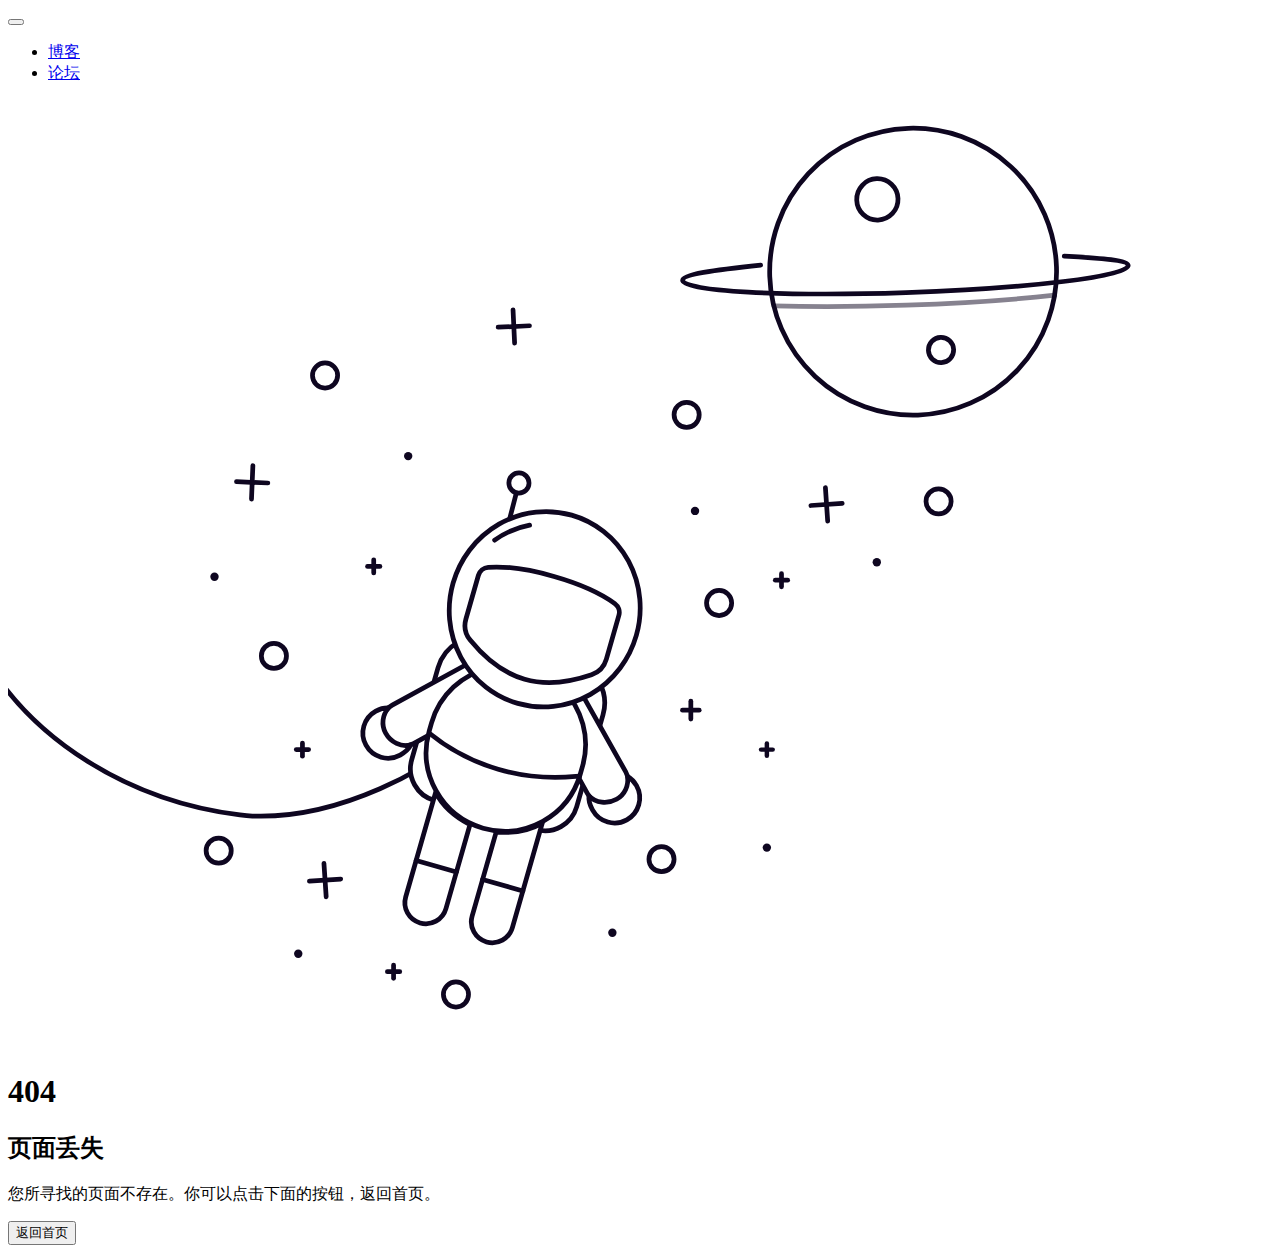
==== index.html @ 1a978cab "Add files via upload" ====
<!DOCTYPE html>
<!-- saved from url=(0065)https://www.17sucai.com/preview/578065/2020-02-20/page/index.html -->
<html lang="en"><head><meta http-equiv="Content-Type" content="text/html; charset=UTF-8">

<title>404错误</title>
<meta name="viewport" content="width=device-width, initial-scale=1">

<link rel="stylesheet" href="https://cdn.pengpeng121.top/style/bootstrap.min.css">

<link rel="stylesheet" href="https://cdn.pengpeng121.top/style/style.css">

</head>
<body>

<div class="hamburger-menu">
  <button class="burger" data-state="closed">
    <span></span>
    <span></span>
    <span></span>
  </button>
</div>

<nav data-state="closed">
	<ul>
		<li><a href="https://pengpeng121.top">博客</a></li>
    <li><a href="https://bbs.pengpeng121.top">论坛</a></li>
		
	</ul>
</nav>

<main>
  <div class="container">
    <div class="row">
      <div class="col-md-6 align-self-center">
        <svg version="1.1" xmlns="http://www.w3.org/2000/svg" xmlns:xlink="http://www.w3.org/1999/xlink" viewBox="0 0 800 600" style="visibility: visible;">
          <g>
            <defs>
              <clippath id="GlassClip">
                <path d="M380.857,346.164c-1.247,4.651-4.668,8.421-9.196,10.06c-9.332,3.377-26.2,7.817-42.301,3.5
                s-28.485-16.599-34.877-24.192c-3.101-3.684-4.177-8.66-2.93-13.311l7.453-27.798c0.756-2.82,3.181-4.868,6.088-5.13
                c6.755-0.61,20.546-0.608,41.785,5.087s33.181,12.591,38.725,16.498c2.387,1.682,3.461,4.668,2.705,7.488L380.857,346.164z"></path>
              </clippath>
              <clippath id="cordClip">
                <rect width="800" height="600"></rect>
              </clippath>
            </defs>

            <g id="planet" transform="matrix(0.9994,-0.0336,0.0336,0.9994,-3.315,19.1486)" style="transform-origin: 0px 0px;">
              <circle fill="none" stroke="#0E0620" stroke-width="3" stroke-miterlimit="10" cx="572.859" cy="108.803" r="90.788"></circle>

              <circle id="craterBig" fill="none" stroke="#0E0620" stroke-width="3" stroke-miterlimit="10" cx="548.891" cy="62.319" r="13.074" transform="matrix(1,0,0,1,2.892,0)" style="transform-origin: 0px 0px;"></circle>

              <circle id="craterSmall" fill="none" stroke="#0E0620" stroke-width="3" stroke-miterlimit="10" cx="591.743" cy="158.918" r="7.989" transform="matrix(1,0,0,1,-2.892,0)" style="transform-origin: 0px 0px;"></circle>
              <path id="ring" fill="none" stroke="#0E0620" stroke-width="3" stroke-linecap="round" stroke-miterlimit="10" d="
			M476.562,101.461c-30.404,2.164-49.691,4.221-49.691,8.007c0,6.853,63.166,12.408,141.085,12.408s141.085-5.555,141.085-12.408
			c0-3.378-15.347-4.988-40.243-7.225"></path>

              <path id="ringShadow" opacity="0.5" fill="none" stroke="#0E0620" stroke-width="3" stroke-linecap="round" stroke-miterlimit="10" d="
			M483.985,127.43c23.462,1.531,52.515,2.436,83.972,2.436c36.069,0,68.978-1.19,93.922-3.149"></path>
            </g>
            <g id="stars">
              <g id="starsBig">
                <g transform="matrix(0.9977,-0.0677,0.0677,0.9977,-16.1382,35.6621)" style="transform-origin: 0px 0px;">

                  <line fill="none" stroke="#0E0620" stroke-width="3" stroke-linecap="round" stroke-miterlimit="10" x1="518.07" y1="245.375" x2="518.07" y2="266.581"></line>

                  <line fill="none" stroke="#0E0620" stroke-width="3" stroke-linecap="round" stroke-miterlimit="10" x1="508.129" y1="255.978" x2="528.01" y2="255.978"></line>
                </g>
                <g transform="matrix(0.9991,0.0412,-0.0412,0.9991,10.1093,-6.1496)" style="transform-origin: 0px 0px;">

                  <line fill="none" stroke="#0E0620" stroke-width="3" stroke-linecap="round" stroke-miterlimit="10" x1="154.55" y1="231.391" x2="154.55" y2="252.598"></line>

                  <line fill="none" stroke="#0E0620" stroke-width="3" stroke-linecap="round" stroke-miterlimit="10" x1="144.609" y1="241.995" x2="164.49" y2="241.995"></line>
                </g>
                <g transform="matrix(0.9989,-0.0471,0.0471,0.9989,-6.3996,15.236)" style="transform-origin: 0px 0px;">

                  <line fill="none" stroke="#0E0620" stroke-width="3" stroke-linecap="round" stroke-miterlimit="10" x1="320.135" y1="132.746" x2="320.135" y2="153.952"></line>

                  <line fill="none" stroke="#0E0620" stroke-width="3" stroke-linecap="round" stroke-miterlimit="10" x1="310.194" y1="143.349" x2="330.075" y2="143.349"></line>
                </g>
                <g transform="matrix(0.9978,-0.0669,0.0669,0.9978,-32.5879,14.511)" style="transform-origin: 0px 0px;">

                  <line fill="none" stroke="#0E0620" stroke-width="3" stroke-linecap="round" stroke-miterlimit="10" x1="200.67" y1="483.11" x2="200.67" y2="504.316"></line>

                  <line fill="none" stroke="#0E0620" stroke-width="3" stroke-linecap="round" stroke-miterlimit="10" x1="210.611" y1="493.713" x2="190.73" y2="493.713"></line>
                </g>
              </g>
              <g id="starsSmall">
                <g transform="matrix(1,0,0,1,0,0)" style="transform-origin: 0px 0px;">

                  <line fill="none" stroke="#0E0620" stroke-width="3" stroke-linecap="round" stroke-miterlimit="10" x1="432.173" y1="380.52" x2="432.173" y2="391.83"></line>

                  <line fill="none" stroke="#0E0620" stroke-width="3" stroke-linecap="round" stroke-miterlimit="10" x1="426.871" y1="386.175" x2="437.474" y2="386.175"></line>
                </g>
                <g transform="matrix(1,0,0,1,0,0)" style="transform-origin: 0px 0px;">

                  <line fill="none" stroke="#0E0620" stroke-width="3" stroke-linecap="round" stroke-miterlimit="10" x1="489.555" y1="299.765" x2="489.555" y2="308.124"></line>

                  <line fill="none" stroke="#0E0620" stroke-width="3" stroke-linecap="round" stroke-miterlimit="10" x1="485.636" y1="303.945" x2="493.473" y2="303.945"></line>
                </g>
                <g transform="matrix(1,0,0,1,0,0)" style="transform-origin: 0px 0px;">

                  <line fill="none" stroke="#0E0620" stroke-width="3" stroke-linecap="round" stroke-miterlimit="10" x1="231.468" y1="291.009" x2="231.468" y2="299.369"></line>

                  <line fill="none" stroke="#0E0620" stroke-width="3" stroke-linecap="round" stroke-miterlimit="10" x1="227.55" y1="295.189" x2="235.387" y2="295.189"></line>
                </g>
                <g transform="matrix(1,0,0,1,0,0)" style="transform-origin: 0px 0px;">

                  <line fill="none" stroke="#0E0620" stroke-width="3" stroke-linecap="round" stroke-miterlimit="10" x1="244.032" y1="547.539" x2="244.032" y2="555.898"></line>

                  <line fill="none" stroke="#0E0620" stroke-width="3" stroke-linecap="round" stroke-miterlimit="10" x1="247.95" y1="551.719" x2="240.113" y2="551.719"></line>
                </g>
                <g transform="matrix(0.998,0,0,0.9982,0.3727,0.7401)" style="transform-origin: 0px 0px;">

                  <line fill="none" stroke="#0E0620" stroke-width="3" stroke-linecap="round" stroke-miterlimit="10" x1="186.359" y1="406.967" x2="186.359" y2="415.326"></line>

                  <line fill="none" stroke="#0E0620" stroke-width="3" stroke-linecap="round" stroke-miterlimit="10" x1="190.277" y1="411.146" x2="182.44" y2="411.146"></line>
                </g>
                <g transform="matrix(0.941,0,0,0.9414,28.3375,24.0932)" style="transform-origin: 0px 0px;">

                  <line fill="none" stroke="#0E0620" stroke-width="3" stroke-linecap="round" stroke-miterlimit="10" x1="480.296" y1="406.967" x2="480.296" y2="415.326"></line>

                  <line fill="none" stroke="#0E0620" stroke-width="3" stroke-linecap="round" stroke-miterlimit="10" x1="484.215" y1="411.146" x2="476.378" y2="411.146"></line>
                </g>
              </g>
              <g id="circlesBig">

                <circle fill="none" stroke="#0E0620" stroke-width="3" stroke-linecap="round" stroke-miterlimit="10" cx="588.977" cy="255.978" r="7.952" transform="matrix(1,0,0,1,0,-1.928)" style="transform-origin: 0px 0px;"></circle>

                <circle fill="none" stroke="#0E0620" stroke-width="3" stroke-linecap="round" stroke-miterlimit="10" cx="450.066" cy="320.259" r="7.952" transform="matrix(1,0,0,1,0,-1.928)" style="transform-origin: 0px 0px;"></circle>

                <circle fill="none" stroke="#0E0620" stroke-width="3" stroke-linecap="round" stroke-miterlimit="10" cx="168.303" cy="353.753" r="7.952" transform="matrix(1,0,0,1,0,-1.928)" style="transform-origin: 0px 0px;"></circle>

                <circle fill="none" stroke="#0E0620" stroke-width="3" stroke-linecap="round" stroke-miterlimit="10" cx="429.522" cy="201.185" r="7.952" transform="matrix(1,0,0,1,0,-1.928)" style="transform-origin: 0px 0px;"></circle>

                <circle fill="none" stroke="#0E0620" stroke-width="3" stroke-linecap="round" stroke-miterlimit="10" cx="200.67" cy="176.313" r="7.952" transform="matrix(1,0,0,1,0,-1.928)" style="transform-origin: 0px 0px;"></circle>

                <circle fill="none" stroke="#0E0620" stroke-width="3" stroke-linecap="round" stroke-miterlimit="10" cx="133.343" cy="477.014" r="7.952" transform="matrix(1,0,0,1,0,-1.928)" style="transform-origin: 0px 0px;"></circle>

                <circle fill="none" stroke="#0E0620" stroke-width="3" stroke-linecap="round" stroke-miterlimit="10" cx="283.521" cy="568.033" r="7.952" transform="matrix(1,0,0,1,0,-1.928)" style="transform-origin: 0px 0px;"></circle>

                <circle fill="none" stroke="#0E0620" stroke-width="3" stroke-linecap="round" stroke-miterlimit="10" cx="413.618" cy="482.387" r="7.952" transform="matrix(1,0,0,1,0,-1.928)" style="transform-origin: 0px 0px;"></circle>
              </g>
              <g id="circlesSmall">
                <circle fill="#0E0620" cx="549.879" cy="296.402" r="2.651" transform="matrix(1,0,0,1,0,-3.857)" style="transform-origin: 0px 0px;"></circle>
                <circle fill="#0E0620" cx="253.29" cy="229.24" r="2.651" transform="matrix(1,0,0,1,0,-3.857)" style="transform-origin: 0px 0px;"></circle>
                <circle fill="#0E0620" cx="434.824" cy="263.931" r="2.651" transform="matrix(1,0,0,1,0,-3.857)" style="transform-origin: 0px 0px;"></circle>
                <circle fill="#0E0620" cx="183.708" cy="544.176" r="2.651" transform="matrix(1,0,0,1,0,-3.857)" style="transform-origin: 0px 0px;"></circle>
                <circle fill="#0E0620" cx="382.515" cy="530.923" r="2.651" transform="matrix(1,0,0,1,0,-3.857)" style="transform-origin: 0px 0px;"></circle>
                <circle fill="#0E0620" cx="130.693" cy="305.608" r="2.651" transform="matrix(1,0,0,1,0,-3.857)" style="transform-origin: 0px 0px;"></circle>
                <circle fill="#0E0620" cx="480.296" cy="477.014" r="2.651" transform="matrix(1,0,0,1,0,-3.857)" style="transform-origin: 0px 0px;"></circle>
              </g>
            </g>
            <g id="spaceman" clip-path="url(cordClip)" transform="matrix(0.9999,0.0168,-0.0168,0.9999,3.7074,1.3827)" style="transform-origin: 0px 0px;">
              <path id="cord" fill="none" stroke="#0E0620" stroke-width="3" stroke-linecap="round" stroke-linejoin="round" stroke-miterlimit="10" d="
			M273.813,410.969c0,0-54.527,39.501-115.34,38.218c-2.28-0.048-4.926-0.241-7.841-0.548
			c-68.038-7.178-134.288-43.963-167.33-103.87c-0.908-1.646-1.793-3.3-2.654-4.964c-18.395-35.511-37.259-83.385-32.075-118.817"></path>

              <path id="backpack" fill="#FFFFFF" stroke="#0E0620" stroke-width="3" stroke-linecap="round" stroke-linejoin="round" stroke-miterlimit="10" d="
			M338.164,454.689l-64.726-17.353c-11.086-2.972-17.664-14.369-14.692-25.455l15.694-58.537
			c3.889-14.504,18.799-23.11,33.303-19.221l52.349,14.035c14.504,3.889,23.11,18.799,19.221,33.303l-15.694,58.537
			C360.647,451.083,349.251,457.661,338.164,454.689z"></path>
              <g id="antenna">
                <line fill="#FFFFFF" stroke="#0E0620" stroke-width="3" stroke-linecap="round" stroke-linejoin="round" stroke-miterlimit="10" x1="323.396" y1="236.625" x2="295.285" y2="353.753"></line>
                <circle fill="#FFFFFF" stroke="#0E0620" stroke-width="3" stroke-linecap="round" stroke-linejoin="round" stroke-miterlimit="10" cx="323.666" cy="235.617" r="6.375"></circle>
              </g>
              <g id="armR">

                <path fill="#FFFFFF" stroke="#0E0620" stroke-width="3" stroke-linecap="round" stroke-linejoin="round" stroke-miterlimit="10" d="
				M360.633,363.039c1.352,1.061,4.91,5.056,5.824,6.634l27.874,47.634c3.855,6.649,1.59,15.164-5.059,19.02l0,0
				c-6.649,3.855-15.164,1.59-19.02-5.059l-5.603-9.663"></path>

                <path fill="#FFFFFF" stroke="#0E0620" stroke-width="3" stroke-linecap="round" stroke-linejoin="round" stroke-miterlimit="10" d="
				M388.762,434.677c5.234-3.039,7.731-8.966,6.678-14.594c2.344,1.343,4.383,3.289,5.837,5.793
				c4.411,7.596,1.829,17.33-5.767,21.741c-7.596,4.411-17.33,1.829-21.741-5.767c-1.754-3.021-2.817-5.818-2.484-9.046
				C375.625,437.355,383.087,437.973,388.762,434.677z"></path>
              </g>
              <g id="armL">

                <path fill="#FFFFFF" stroke="#0E0620" stroke-width="3" stroke-linecap="round" stroke-linejoin="round" stroke-miterlimit="10" d="
				M301.301,347.66c-1.702,0.242-5.91,1.627-7.492,2.536l-47.965,27.301c-6.664,3.829-8.963,12.335-5.134,18.999h0
				c3.829,6.664,12.335,8.963,18.999,5.134l9.685-5.564"></path>

                <path fill="#FFFFFF" stroke="#0E0620" stroke-width="3" stroke-linecap="round" stroke-linejoin="round" stroke-miterlimit="10" d="
				M241.978,395.324c-3.012-5.25-2.209-11.631,1.518-15.977c-2.701-0.009-5.44,0.656-7.952,2.096
				c-7.619,4.371-10.253,14.09-5.883,21.71c4.371,7.619,14.09,10.253,21.709,5.883c3.03-1.738,5.35-3.628,6.676-6.59
				C252.013,404.214,245.243,401.017,241.978,395.324z"></path>
              </g>
              <g id="body">

                <path fill="#FFFFFF" stroke="#0E0620" stroke-width="3" stroke-linecap="round" stroke-linejoin="round" stroke-miterlimit="10" d="
				M353.351,365.387c-7.948,1.263-16.249,0.929-24.48-1.278c-8.232-2.207-15.586-6.07-21.836-11.14
				c-17.004,4.207-31.269,17.289-36.128,35.411l-1.374,5.123c-7.112,26.525,8.617,53.791,35.13,60.899l0,0
				c26.513,7.108,53.771-8.632,60.883-35.158l1.374-5.123C371.778,395.999,365.971,377.536,353.351,365.387z"></path>
                <path fill="none" stroke="#0E0620" stroke-width="3" stroke-linecap="round" stroke-linejoin="round" stroke-miterlimit="10" d="
				M269.678,394.912L269.678,394.912c26.3,20.643,59.654,29.585,93.106,25.724l2.419-0.114"></path>
              </g>
              <g id="legs">
                <g id="legR">

                  <path fill="#FFFFFF" stroke="#0E0620" stroke-width="3" stroke-linecap="round" stroke-linejoin="round" stroke-miterlimit="10" d="
					M312.957,456.734l-14.315,53.395c-1.896,7.07,2.299,14.338,9.37,16.234l0,0c7.07,1.896,14.338-2.299,16.234-9.37l17.838-66.534
					C333.451,455.886,323.526,457.387,312.957,456.734z"></path>

                  <line fill="none" stroke="#0E0620" stroke-width="3" stroke-linecap="round" stroke-linejoin="round" stroke-miterlimit="10" x1="304.883" y1="486.849" x2="330.487" y2="493.713"></line>
                </g>
                <g id="legL">

                  <path fill="#FFFFFF" stroke="#0E0620" stroke-width="3" stroke-linecap="round" stroke-linejoin="round" stroke-miterlimit="10" d="
					M296.315,452.273L282,505.667c-1.896,7.07-9.164,11.265-16.234,9.37l0,0c-7.07-1.896-11.265-9.164-9.37-16.234l17.838-66.534
					C278.993,441.286,286.836,447.55,296.315,452.273z"></path>

                  <line fill="none" stroke="#0E0620" stroke-width="3" stroke-linecap="round" stroke-linejoin="round" stroke-miterlimit="10" x1="262.638" y1="475.522" x2="288.241" y2="482.387"></line>
                </g>
              </g>
              <g id="head">

                <ellipse transform="matrix(0.259 -0.9659 0.9659 0.259 -51.5445 563.2371)" fill="#FFFFFF" stroke="#0E0620" stroke-width="3" stroke-linecap="round" stroke-linejoin="round" stroke-miterlimit="10" cx="341.295" cy="315.211" rx="61.961" ry="60.305"></ellipse>
                <path id="headStripe" fill="none" stroke="#0E0620" stroke-width="3" stroke-linecap="round" stroke-linejoin="round" stroke-miterlimit="10" d="
				M330.868,261.338c-7.929,1.72-15.381,5.246-21.799,10.246" transform="matrix(0.9999,0.0168,-0.0168,0.9999,4.4214,-4.6842)" style="transform-origin: 0px 0px;"></path>

                <path fill="#FFFFFF" stroke="#0E0620" stroke-width="3" stroke-linecap="round" stroke-linejoin="round" stroke-miterlimit="10" d="
				M380.857,346.164c-1.247,4.651-4.668,8.421-9.196,10.06c-9.332,3.377-26.2,7.817-42.301,3.5s-28.485-16.599-34.877-24.192
				c-3.101-3.684-4.177-8.66-2.93-13.311l7.453-27.798c0.756-2.82,3.181-4.868,6.088-5.13c6.755-0.61,20.546-0.608,41.785,5.087
				s33.181,12.591,38.725,16.498c2.387,1.682,3.461,4.668,2.705,7.488L380.857,346.164z"></path>
                <g clip-path="url(#GlassClip)">
                  <polygon id="glassShine" fill="none" stroke="#0E0620" stroke-width="3" stroke-miterlimit="10" points="
					278.436,375.599 383.003,264.076 364.393,251.618 264.807,364.928 				" transform="matrix(0.866,-0.5,0.5,0.866,-33.401,203.976)" style="transform-origin: 0px 0px;"></polygon>
                </g>
              </g>
            </g>
          </g>
        </svg>
      </div>
      <div class="col-md-6 align-self-center">
        <h1>404</h1>
        <h2>页面丢失</h2>
        <p>您所寻找的页面不存在。你可以点击下面的按钮，返回首页。
        </p>
        <a href="https://pengpeng121.top"><button class="btn green">返回首页</button></a>
      </div>
    </div>
  </div>
</main>

<script src="https://cdn.pengpeng121.top/style/gsap.min.js"></script>
<script src="https://cdn.pengpeng121.top/style/script.js"></script>



</body></html>
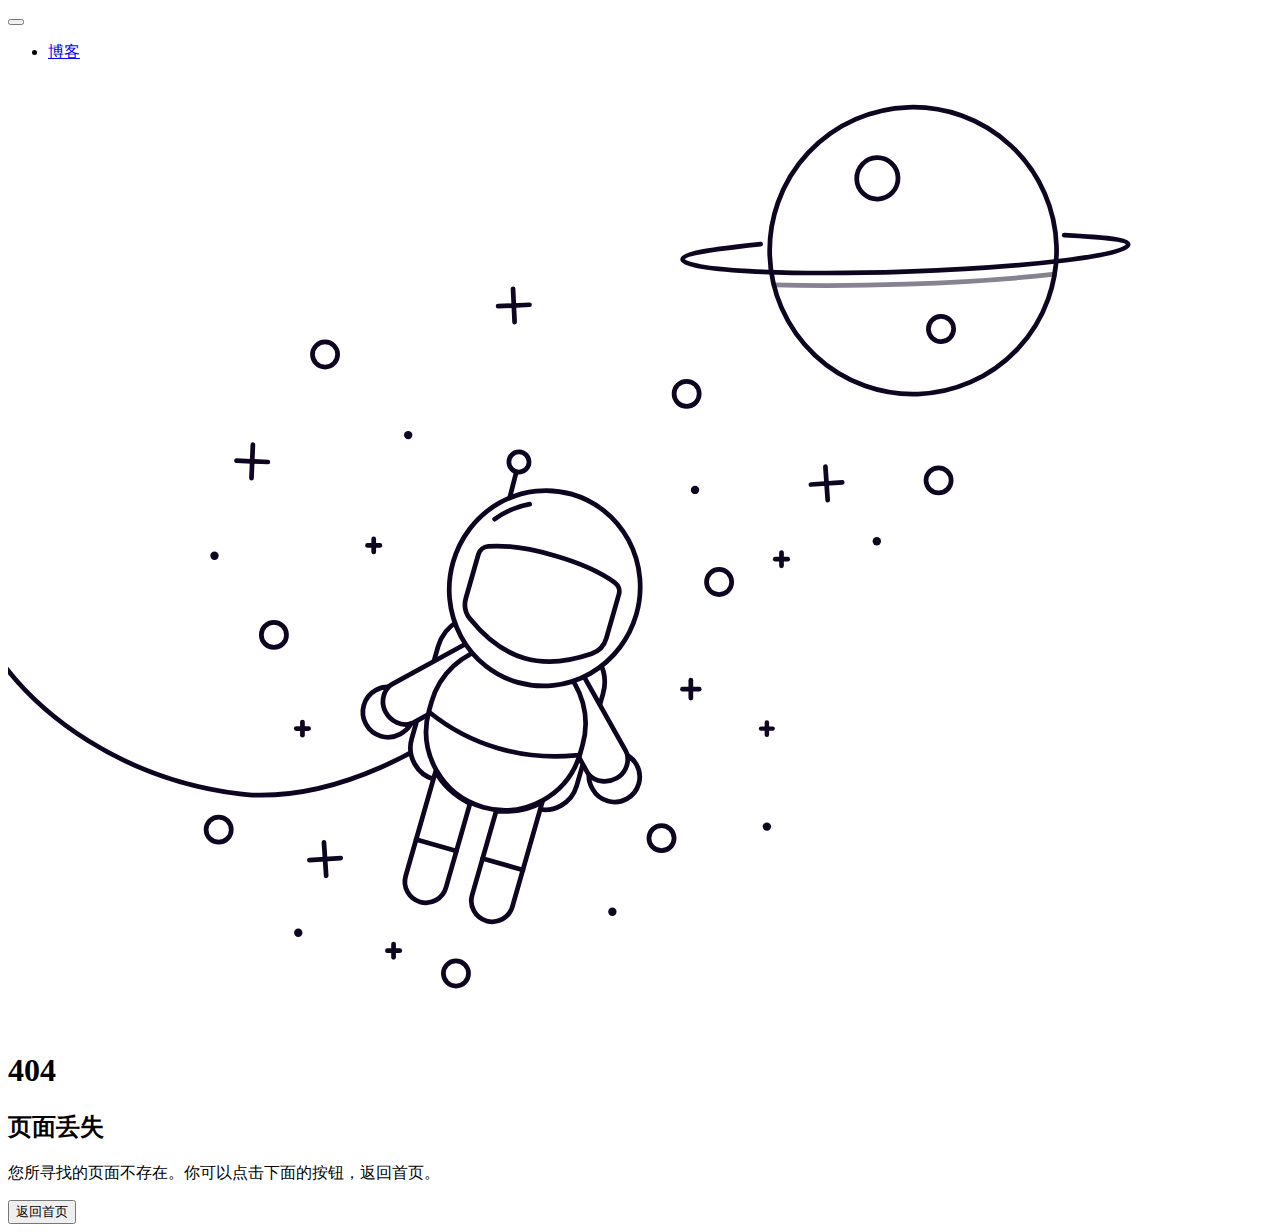
==== commit ff2c3e42: "Update index.html" ====
--- a/index.html
+++ b/index.html
@@ -23,7 +23,7 @@
 <nav data-state="closed">
 	<ul>
 		<li><a href="https://pengpeng121.top">博客</a></li>
-    <li><a href="https://bbs.pengpeng121.top">论坛</a></li>
+   
 		
 	</ul>
 </nav>
